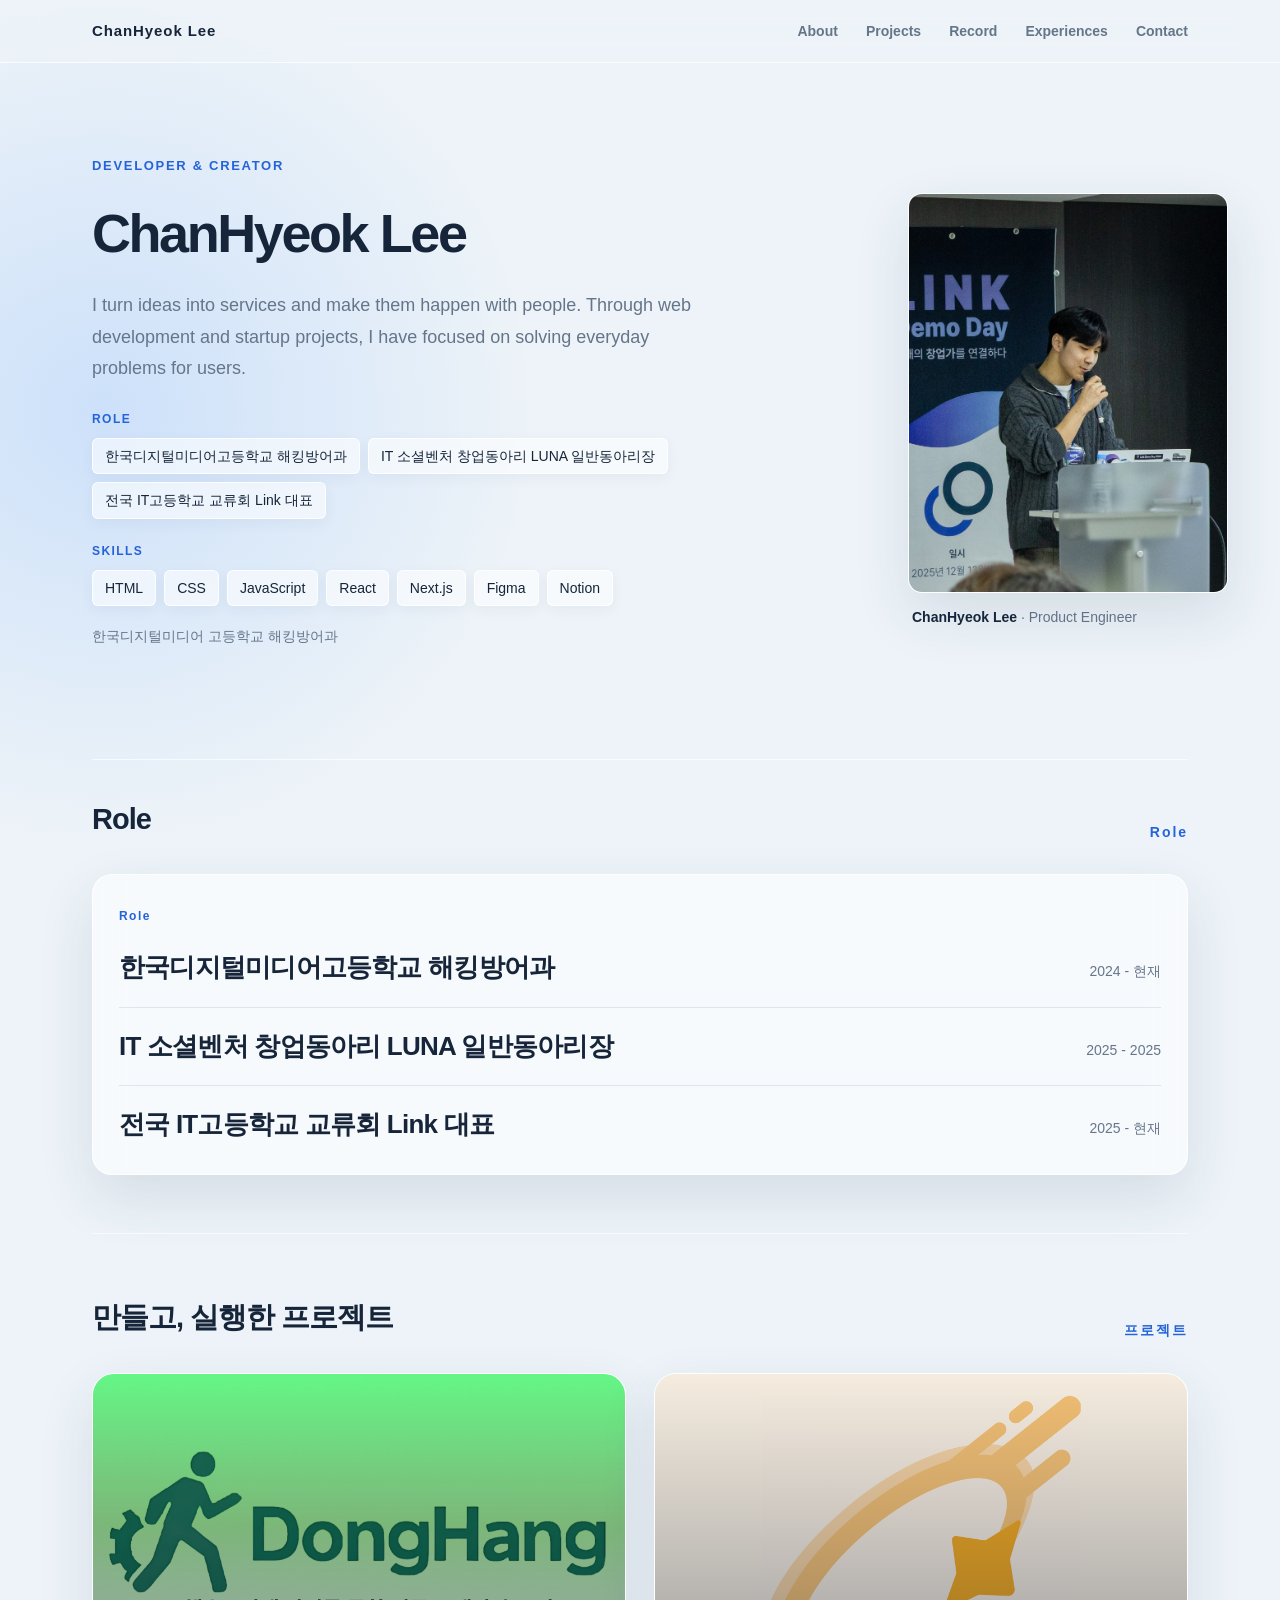
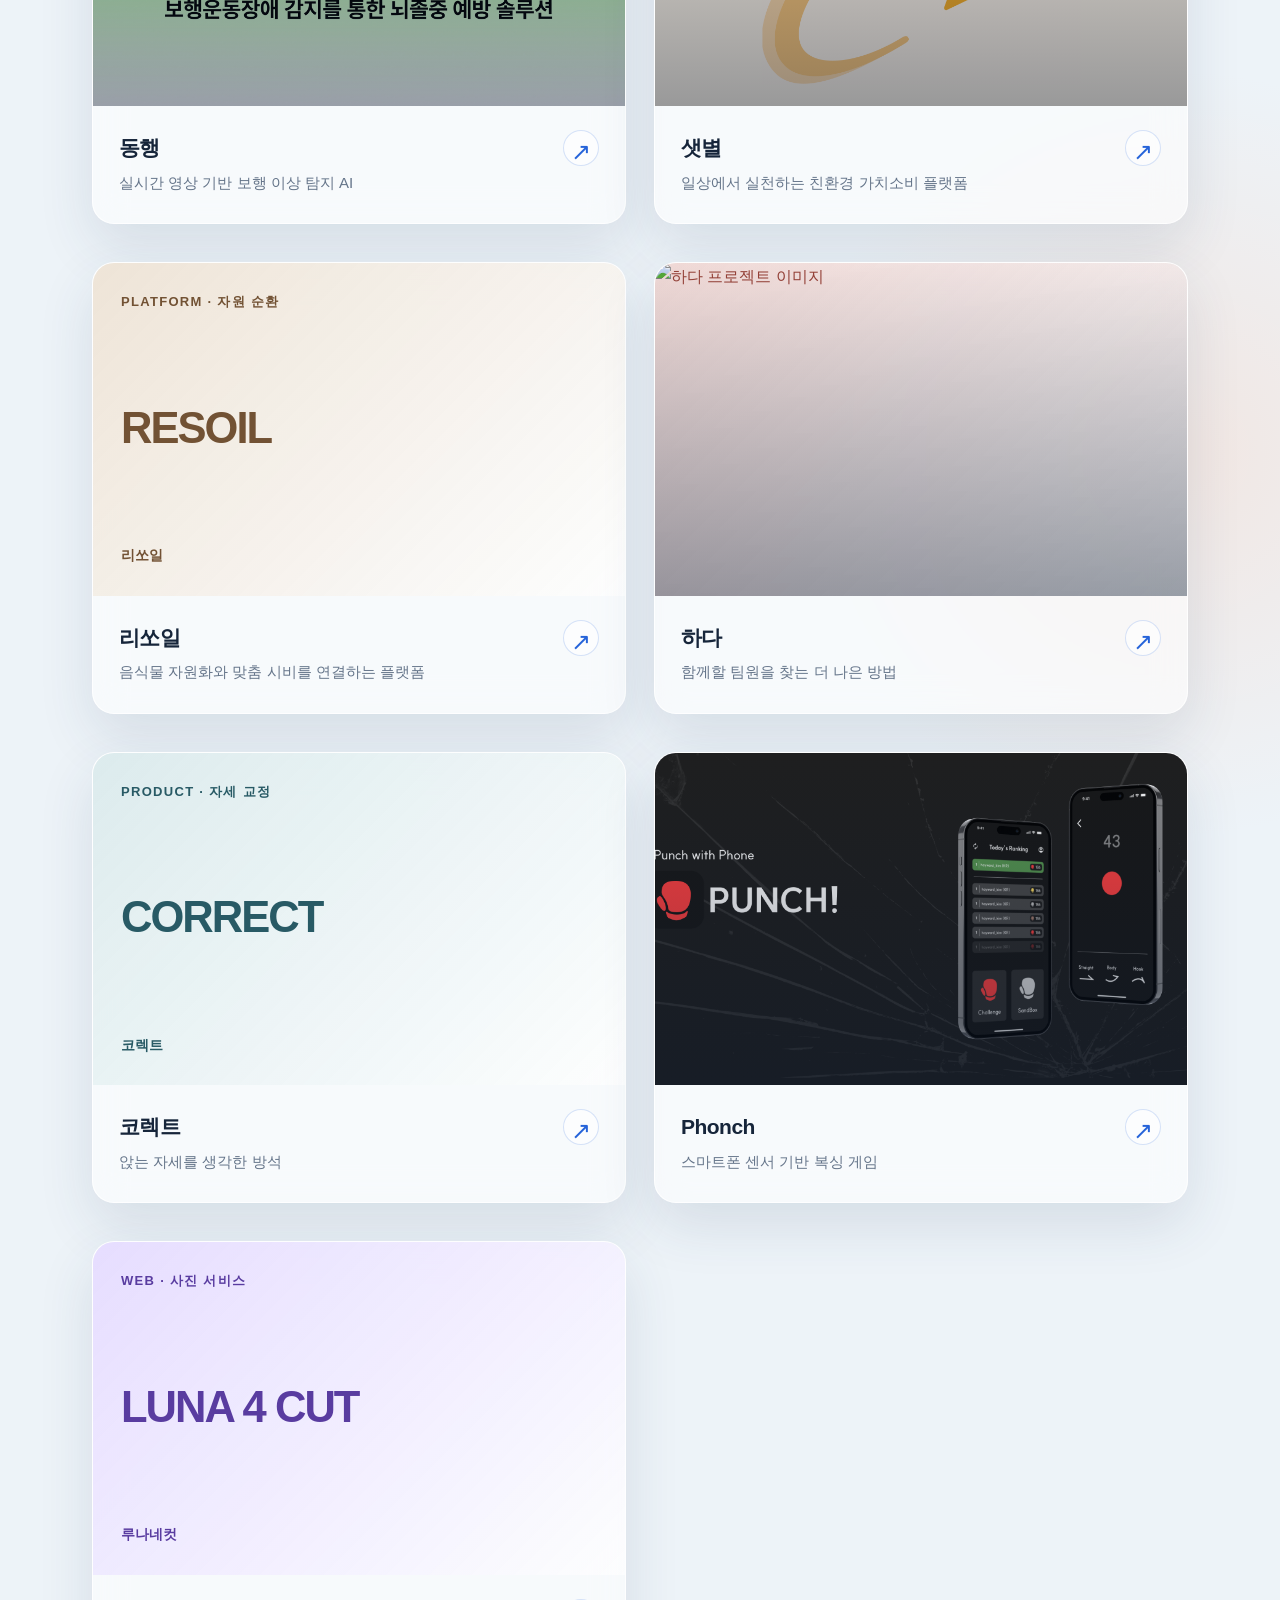
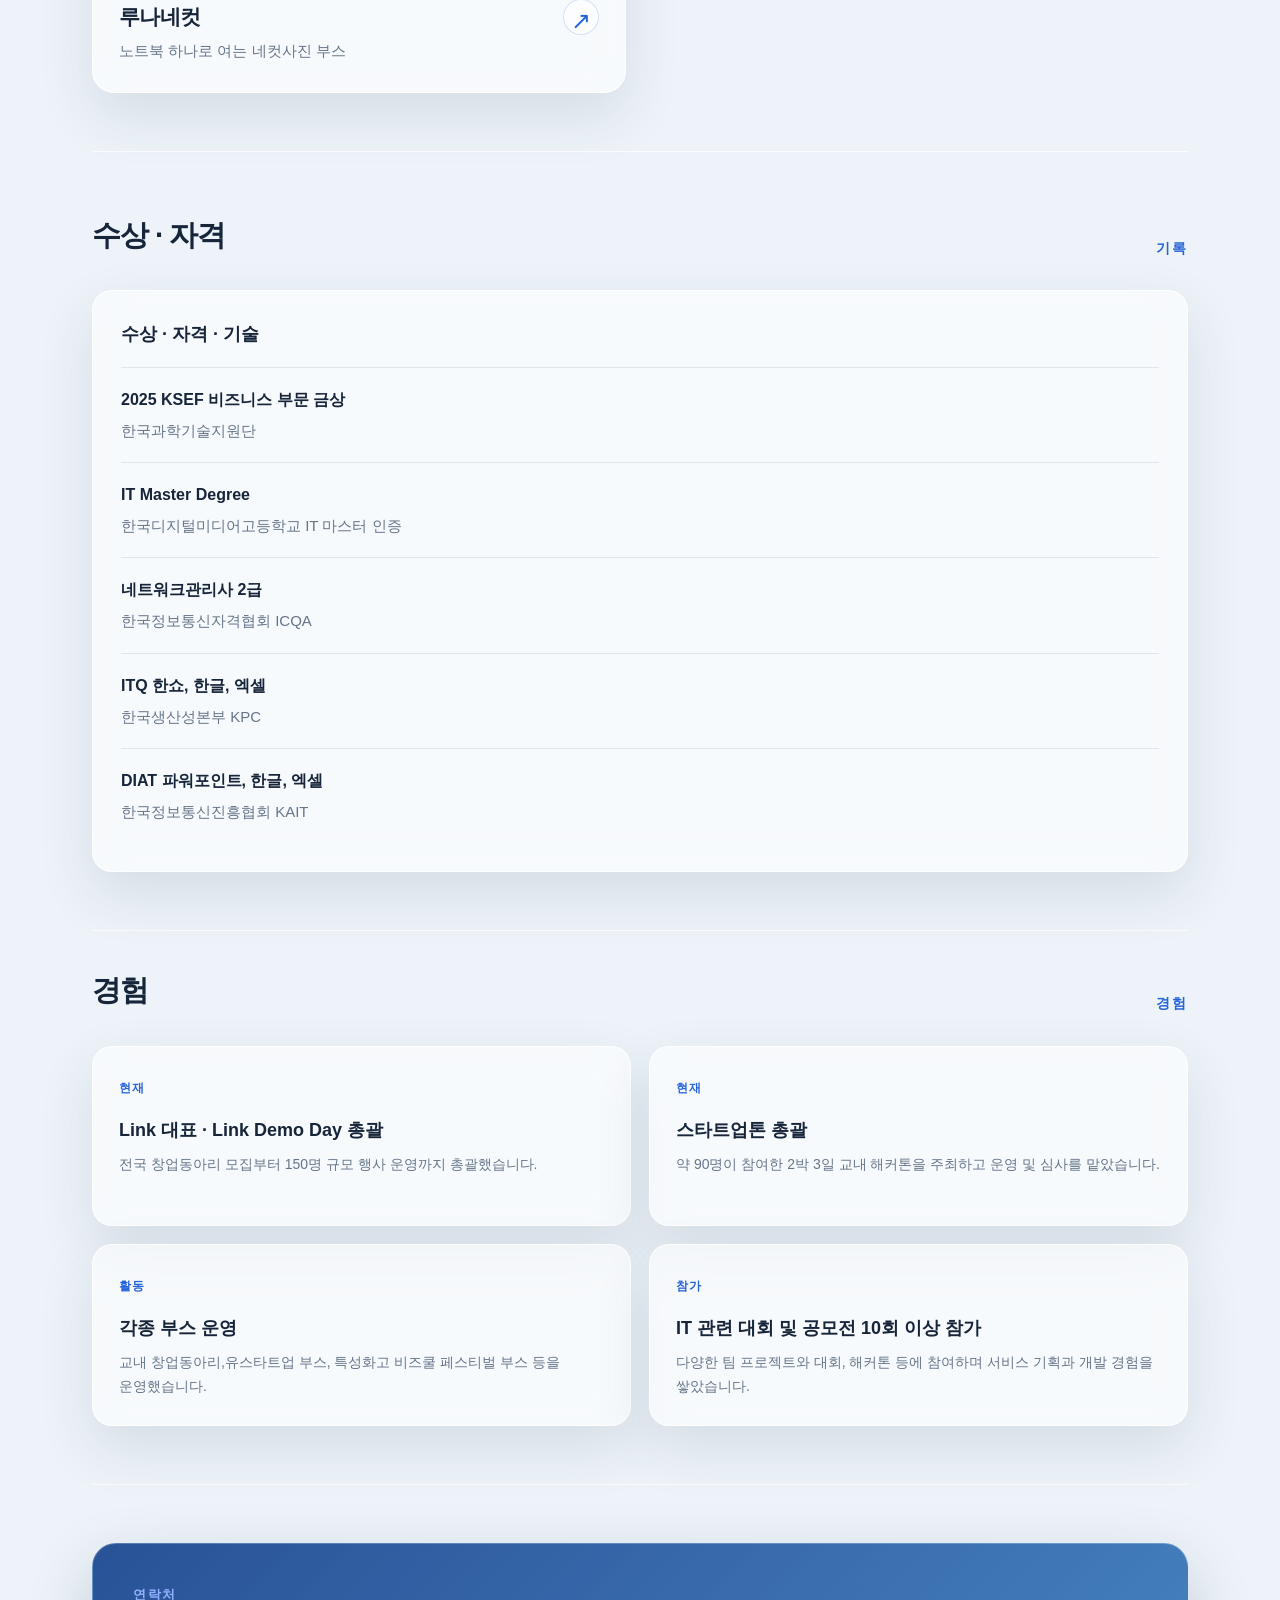
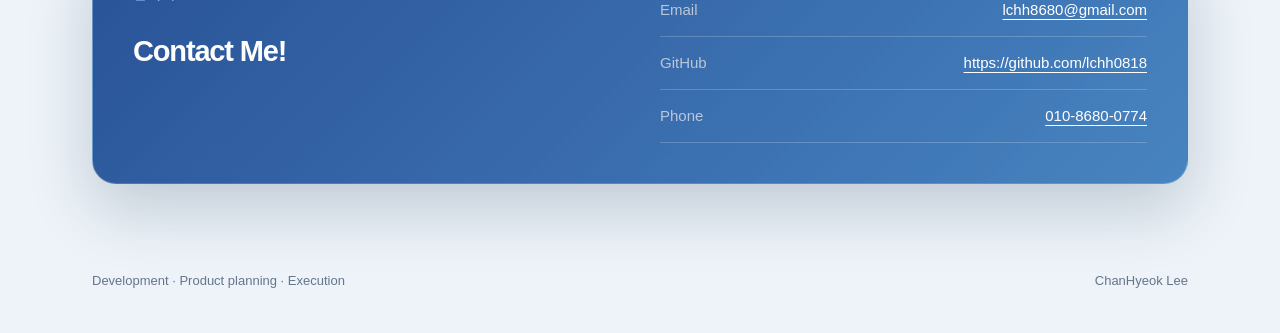
==== index.html @ 0fffdb52 "Initial commit" ====
<!doctype html>
<html lang="en">
<head>
    <meta charset="utf-8">
    <meta name="viewport" content="width=device-width, initial-scale=1">
    <title>Development & Product Portfolio</title>
    <meta name="description" content="A portfolio of web development, product planning, and event operations.">
    <link rel="icon" type="image/svg+xml" href="data:image/svg+xml,%3Csvg xmlns='http://www.w3.org/2000/svg' viewBox='0 0 32 32'%3E%3Crect width='32' height='32' rx='7' fill='%232859e6'/%3E%3Cpath d='M10 24V8h8a5 5 0 0 1 0 10h-4v6zm4-10h4a1 1 0 0 0 0-2h-4z' fill='white'/%3E%3C/svg%3E">
    <link rel="stylesheet" href="styles.css">
    <link rel="stylesheet" href="glass.css">
    <script src="content.js" defer></script>
    <script src="projects/donghaeng/project.js" defer></script>
    <script src="projects/luna-four/project.js" defer></script>
    <script src="projects/saetbyeol/project.js" defer></script>
    <script src="projects/resoil/project.js" defer></script>
    <script src="projects/hada/project.js" defer></script>
    <script src="projects/correct/project.js" defer></script>
    <script src="projects/junction/project.js" defer></script>
    <script src="app.js" defer></script>
</head>
<body data-page="home">
    <header id="header"></header>


    <main>
        <div id="about" class="hero"></div>

        <section id="projects">
            <div class="section-head">
                <h2>만들고, 실행한 프로젝트</h2>
                <small>프로젝트</small>
            </div>
            <div id="project-grid" class="grid"></div>
        </section>

        <section id="record">
            <div class="section-head">
                <h2>수상 · 자격</h2>
                <small>기록</small>
            </div>
            <div class="experience">
                <div>
                    <h3>리더십 · 행사 운영</h3>
                    <div class="row">
                        <strong>Link 대표 · Link Demo Day 총괄</strong>
                        <p>전국 창업동아리 모집부터 150명 규모 행사 운영까지 총괄했습니다.</p>
                    </div>
                    <div class="row">
                        <strong>LUNA 동아리장 · 스타트업톤 총괄</strong>
                        <p>약 90명이 참여한 2박 3일 교내 해커톤을 주최하고 운영 및 심사를 맡았습니다.</p>
                    </div>
                    <div class="row">
                        <strong>부스 운영 총 6회</strong>
                        <p>교내 창업동아리 부스 4회, 안산시 유스타트업 1회, 특성화고 비즈쿨 페스티벌 1회</p>
                    </div>
                </div>
                <div>
                    <h3>수상 · 자격 · 기술</h3>
                    <div class="row">
                        <strong>2025 KSEF 비즈니스 부문 금상</strong>
                        <p>한국과학기술지원단</p>
                    </div>
                    <div class="row">
                        <strong>IT Master Degree</strong>
                        <p>한국디지털미디어고등학교 IT 마스터 인증</p>
                    </div>
                    <div class="row">
                        <strong>네트워크관리사 2급</strong>
                        <p>한국정보통신자격협회 ICQA</p>
                    </div>
                    <div class="row">
                        <strong>ITQ 한쇼, 한글, 엑셀</strong>
                        <p>한국생산성본부 KPC</p>
                    </div>
                    <div class="row">
                        <strong>DIAT 파워포인트, 한글, 엑셀</strong>
                        <p>한국정보통신진흥협회 KAIT </p>
                    </div>
                </div>
            </div>
        </section>

        <section id="contact">
            <div class="contact">
                <div>
                    <p class="eyebrow" style="color:#92b2ff">연락처</p>
                    <h2>Contact Me!</h2>
                </div>
                <div id="contacts"></div>
            </div>
        </section>

        <noscript>Please enable JavaScript to view this portfolio.</noscript>
    </main>

    <footer id="footer"></footer>
</body>
</html>
---- styles.css ----
:root{--ink:#172337;--muted:#637083;--blue:#2859e6;--line:#dde3ec;--paper:#f7f9fc}*{box-sizing:border-box}html{scroll-behavior:smooth;scroll-padding-top:90px}body{margin:0;background:var(--paper);color:var(--ink);font:16px/1.75 -apple-system,BlinkMacSystemFont,'Segoe UI','Noto Sans KR',sans-serif;word-break:keep-all}a{color:inherit;text-decoration:none}button,a{-webkit-tap-highlight-color:transparent}a:focus-visible{outline:3px solid var(--blue);outline-offset:5px}header{background:rgba(247,249,252,.97);border-bottom:1px solid var(--line);position:sticky;top:0;z-index:10}.nav{max-width:1160px;margin:auto;padding:22px 32px;display:flex;justify-content:space-between;align-items:center;gap:20px}.brand{font-weight:800;letter-spacing:.06em}.brand b{color:var(--blue)}nav{display:flex;gap:28px;font-size:14px;font-weight:600}main{max-width:1160px;margin:auto;padding:0 32px}.hero{padding:80px 0 72px;display:grid;grid-template-columns:1fr 280px;gap:70px;align-items:center}.eyebrow{font-size:13px;letter-spacing:.13em;color:var(--blue);font-weight:750;margin:0 0 20px}h1{font-size:clamp(32px,4.7vw,54px);line-height:1.3;letter-spacing:-.045em;margin:0 0 22px}h1 span{color:var(--blue)}.intro{max-width:630px;color:var(--muted);font-size:18px;margin:0 0 24px}.school{font-size:14px;color:var(--muted);margin:18px 0}.tags{display:flex;gap:8px;flex-wrap:wrap}.tag{display:inline-block;font-size:14px;padding:5px 12px;border:1px solid var(--line);border-radius:6px;background:white}.portrait{aspect-ratio:4/5;background:#e8edf5;border:1px solid #d6deea;border-radius:14px;overflow:hidden;display:flex;align-items:center;justify-content:center;position:relative}.portrait img{width:100%;height:100%;object-fit:cover}.photo-label{font-size:15px;color:#647289;text-align:center}.photo-label strong{display:block;font-size:48px;font-weight:300;line-height:1.4;color:#8b9ab0}.portrait-label{margin-top:12px;font-size:14px;color:var(--muted)}section{padding:58px 0;border-top:1px solid var(--line)}.section-head{display:flex;align-items:baseline;justify-content:space-between;gap:20px;margin-bottom:30px}h2{font-size:29px;letter-spacing:-.04em;margin:0}small{font-size:14px;color:var(--muted)}.grid{display:grid;grid-template-columns:repeat(2,minmax(0,1fr));gap:38px 28px}.card{display:block}.cover{aspect-ratio:16/10;border-radius:12px;overflow:hidden;background:var(--cover);color:var(--cover-ink);position:relative;display:flex;flex-direction:column;justify-content:space-between;padding:28px;transition:transform .22s ease}.cover img{width:100%;height:100%;object-fit:cover;position:absolute;inset:0}.cover-meta{font-size:13px;letter-spacing:.1em}.cover-title{font-size:clamp(27px,3.4vw,45px);font-weight:800;letter-spacing:-.035em;line-height:1.1}.cover-foot{font-size:14px}.card:hover .cover{transform:translateY(-4px)}.card-info{padding:18px 2px;display:flex;justify-content:space-between;gap:16px}.card-info h3{font-size:21px;margin:0 0 3px}.card-info p{margin:0;color:var(--muted);font-size:15px}.arrow{font-size:24px;color:var(--blue)}.experience{display:grid;grid-template-columns:1fr 1fr;gap:36px}.experience h3{margin:0 0 16px;font-size:18px}.row{padding:18px 0;border-top:1px solid var(--line)}.row strong{display:block}.row p{font-size:15px;color:var(--muted);margin:4px 0 0}.skills{margin-top:25px}.contact{background:var(--ink);color:white;border-radius:14px;padding:40px;display:grid;grid-template-columns:1fr 1fr;gap:40px}.contact p{color:#b9c7da}.contact-row{display:flex;justify-content:space-between;gap:16px;padding:13px 0;border-bottom:1px solid #3a475b;font-size:15px;overflow-wrap:anywhere;word-break:break-word}.contact-row span{color:#b9c7da}.contact-row a{text-decoration:underline;text-underline-offset:4px}.empty{color:#b9c7da}footer{max-width:1160px;margin:auto;padding:28px 32px 40px;font-size:13px;color:var(--muted);display:flex;justify-content:space-between;gap:16px}.back{display:inline-block;color:var(--muted);margin:35px 0}.detail-head{max-width:800px;padding:20px 0 40px}.detail-head h1{margin-bottom:15px}.detail-cover{max-height:580px;aspect-ratio:16/8}.detail-cover .cover-title{font-size:clamp(35px,6vw,76px)}.detail-body{display:grid;grid-template-columns:240px 1fr;gap:70px;padding:50px 0}.detail-body aside{color:var(--muted);font-size:15px}.detail-body aside strong{color:var(--ink);display:block;margin-bottom:8px}.detail-body article h2{font-size:23px;margin:0 0 14px}.detail-body article p{margin:0 0 35px;color:var(--muted);font-size:17px}.detail-links{display:flex;gap:18px;flex-wrap:wrap;margin-top:20px;color:var(--blue)}.gallery img{max-width:100%;height:auto;border-radius:12px;margin-bottom:20px}.end-nav{display:flex;justify-content:space-between;gap:25px;border-top:1px solid var(--line);padding:24px 0 60px}.end-nav a{color:var(--blue)}@media(prefers-reduced-motion:reduce){html{scroll-behavior:auto}.cover{transition:none}}@media(max-width:760px){.nav{padding:18px 20px}nav{gap:16px}main{padding:0 20px}.hero{padding:42px 0;grid-template-columns:1fr;gap:28px}.hero figure{margin:0;max-width:200px;grid-row:2}.intro{font-size:16px}.grid,.experience,.contact,.detail-body{grid-template-columns:1fr}.grid{gap:22px}.section-head{margin-bottom:24px}section{padding:38px 0}.contact{padding:26px;gap:16px}.detail-body{gap:24px;padding:30px 0}.detail-cover{aspect-ratio:16/10}.cover{padding:24px}.cover-title{font-size:34px}h2{font-size:25px}footer{padding:24px 20px}.brand{font-size:14px}nav{font-size:14px}.section-head small{white-space:nowrap}}@media(max-width:370px){.nav{align-items:flex-start;flex-direction:column;gap:8px}.contact-row{flex-direction:column;gap:2px}}
---- glass.css ----
:root{
  --paper:#edf3f8;
  --ink:#16253a;
  --muted:#65758a;
  --line:rgba(255,255,255,.72);
  --blue:#2563d9;
  --glass:rgba(255,255,255,.58);
  --glass-strong:rgba(255,255,255,.78);
  --shadow:0 22px 55px rgba(42,65,97,.12);
}

body{
  background:
    radial-gradient(circle at 8% 8%, rgba(130,183,255,.3), transparent 27rem),
    radial-gradient(circle at 92% 40%, rgba(255,190,157,.24), transparent 24rem),
    var(--paper);
  color:var(--ink);
}

header{
  background:rgba(237,243,248,.68);
  border-bottom:1px solid rgba(255,255,255,.74);
  backdrop-filter:blur(18px);
  -webkit-backdrop-filter:blur(18px);
}

.nav{padding-top:18px;padding-bottom:18px}.brand{font-size:15px}nav a{color:var(--muted);transition:color .2s ease}nav a:hover{color:var(--blue)}
.hero{padding-top:92px;padding-bottom:92px}.hero figure{margin:0}.portrait{background:var(--glass);border:1px solid var(--line);box-shadow:var(--shadow);backdrop-filter:blur(16px);-webkit-backdrop-filter:blur(16px)}
.portrait-label{padding-left:4px}.portrait-label strong{color:var(--ink)}
.about-label{margin:22px 0 8px;color:var(--blue);font-size:12px;font-weight:800;letter-spacing:.12em;text-transform:uppercase}
section{border-top-color:rgba(255,255,255,.72)}
.role-section{padding-top:34px}.role-card,.experience-card{padding:26px;border:1px solid rgba(255,255,255,.8);border-radius:20px;background:var(--glass);box-shadow:var(--shadow);backdrop-filter:blur(16px);-webkit-backdrop-filter:blur(16px)}.role-list{display:grid;gap:16px}.role-line{display:flex;align-items:baseline;justify-content:space-between;gap:24px;padding-bottom:16px;border-bottom:1px solid rgba(89,116,149,.16)}.role-line:last-child{padding-bottom:0;border-bottom:0}.role-card h3{margin:0;font-size:26px;letter-spacing:-.03em}.role-date{color:var(--muted);font-size:14px;white-space:nowrap}.role-period{display:inline-block;margin-bottom:18px;color:var(--blue);font-size:12px;font-weight:800;letter-spacing:.12em}.experiences-section{padding-top:34px}.experience-list{display:grid;grid-template-columns:repeat(2,1fr);gap:18px}.experience-card{min-height:180px}.experience-card h3{margin:0 0 10px;font-size:18px;line-height:1.45}.experience-card p{margin:0;color:var(--muted);font-size:14px;line-height:1.7}
.section-head{align-items:end}.section-head h2{letter-spacing:-.035em}.section-head small{color:var(--blue);font-weight:700;letter-spacing:.14em}
.card{overflow:hidden;border:1px solid rgba(255,255,255,.8);border-radius:22px;background:var(--glass);box-shadow:var(--shadow);backdrop-filter:blur(16px);-webkit-backdrop-filter:blur(16px);transition:transform .25s ease,box-shadow .25s ease,border-color .25s ease}.card:hover{transform:translateY(-7px);box-shadow:0 28px 60px rgba(42,65,97,.18);border-color:rgba(255,255,255,1)}
.cover{border:0;border-radius:0;background:linear-gradient(135deg,var(--cover),rgba(255,255,255,.62));min-height:240px;padding:28px}.cover img{display:block;width:100%;height:100%;min-height:240px;object-fit:cover;position:absolute;inset:0;transition:transform .45s ease}.card:hover .cover img{transform:scale(1.045)}.cover:has(img){padding:0}.cover:has(img)::after{content:"";position:absolute;inset:0;background:linear-gradient(180deg,rgba(12,26,48,.04),rgba(12,26,48,.42));pointer-events:none}.cover:has(img) .cover-foot{z-index:1;color:#fff;text-shadow:0 1px 12px rgba(0,0,0,.35)}
.cover-meta{color:var(--cover-ink);font-weight:750}.cover-title{letter-spacing:-.045em}.cover-foot{font-weight:700}.card-info{padding:24px 26px 27px}.card-info h3{letter-spacing:-.025em}.card-info p{color:var(--muted)}.arrow{width:36px;height:36px;border:1px solid rgba(37,99,217,.18);border-radius:50%;display:grid;place-items:center;color:var(--blue);background:rgba(255,255,255,.55);flex:none}
.tag{border-color:rgba(255,255,255,.82);background:rgba(255,255,255,.56);box-shadow:0 4px 14px rgba(42,65,97,.05)}
.experience{gap:28px}.experience>div,.contact,.detail-body aside,.detail-body article{border:1px solid rgba(255,255,255,.75);border-radius:20px;background:var(--glass);box-shadow:var(--shadow);backdrop-filter:blur(16px);-webkit-backdrop-filter:blur(16px)}.experience>div{padding:28px}.row{border-top-color:rgba(89,116,149,.16)}
.experience{grid-template-columns:1fr}.experience>div:first-child{display:none}
.contact{border:1px solid rgba(255,255,255,.2);box-shadow:0 25px 65px rgba(14,39,76,.2);background:linear-gradient(135deg,rgba(30,73,145,.95),rgba(44,113,183,.86));border-radius:24px}.contact-row{border-bottom-color:rgba(255,255,255,.2)}
.back{margin-top:35px;color:var(--blue);font-weight:700}.detail-head{padding-top:42px}.detail-cover{border:1px solid rgba(255,255,255,.8);border-radius:24px;overflow:hidden;box-shadow:var(--shadow)}.detail-body{gap:28px}.detail-body aside,.detail-body article{padding:28px}.detail-body article{background:rgba(255,255,255,.62)}.gallery img{border:1px solid rgba(255,255,255,.75);box-shadow:0 14px 30px rgba(42,65,97,.1)}
.detail-extra h2{margin:0 0 14px}.detail-extra p{margin-bottom:35px}
.detail-tabs{display:flex;gap:8px;margin:28px 0 0;border-bottom:1px solid rgba(89,116,149,.16)}.detail-tab{padding:12px 18px;border:0;border-bottom:2px solid transparent;background:transparent;color:var(--muted);font:inherit;font-weight:700;cursor:pointer}.detail-tab.is-active{border-bottom-color:var(--blue);color:var(--blue)}.detail-panel{display:none}.detail-panel.is-active{display:block}
.experience-media{display:grid;grid-template-columns:repeat(3,1fr);gap:10px;margin-top:22px}.experience-media img{width:100%;height:150px;object-fit:cover;border-radius:12px;border:1px solid rgba(255,255,255,.8);box-shadow:0 10px 24px rgba(42,65,97,.1)}.experience-media .experience-image{grid-column:1/-1;height:230px}
footer{color:var(--muted)}
@media(max-width:760px){.hero{padding-top:55px;padding-bottom:55px}.experience-list{grid-template-columns:1fr}.experience-media{grid-template-columns:repeat(2,1fr)}.experience-media .experience-image{height:200px}.role-line{align-items:flex-start;flex-direction:column;gap:4px}.role-date{font-size:13px}.cover{min-height:210px}.cover img{min-height:210px}.experience>div,.detail-body aside,.detail-body article{padding:22px}.card-info{padding:20px 21px 22px}}

.portrait {
  width: 320px;
  height: 400px;
}

.portrait img {
  width: 100%;
  height: 100%;
  object-fit: cover;
  object-position: center;
}
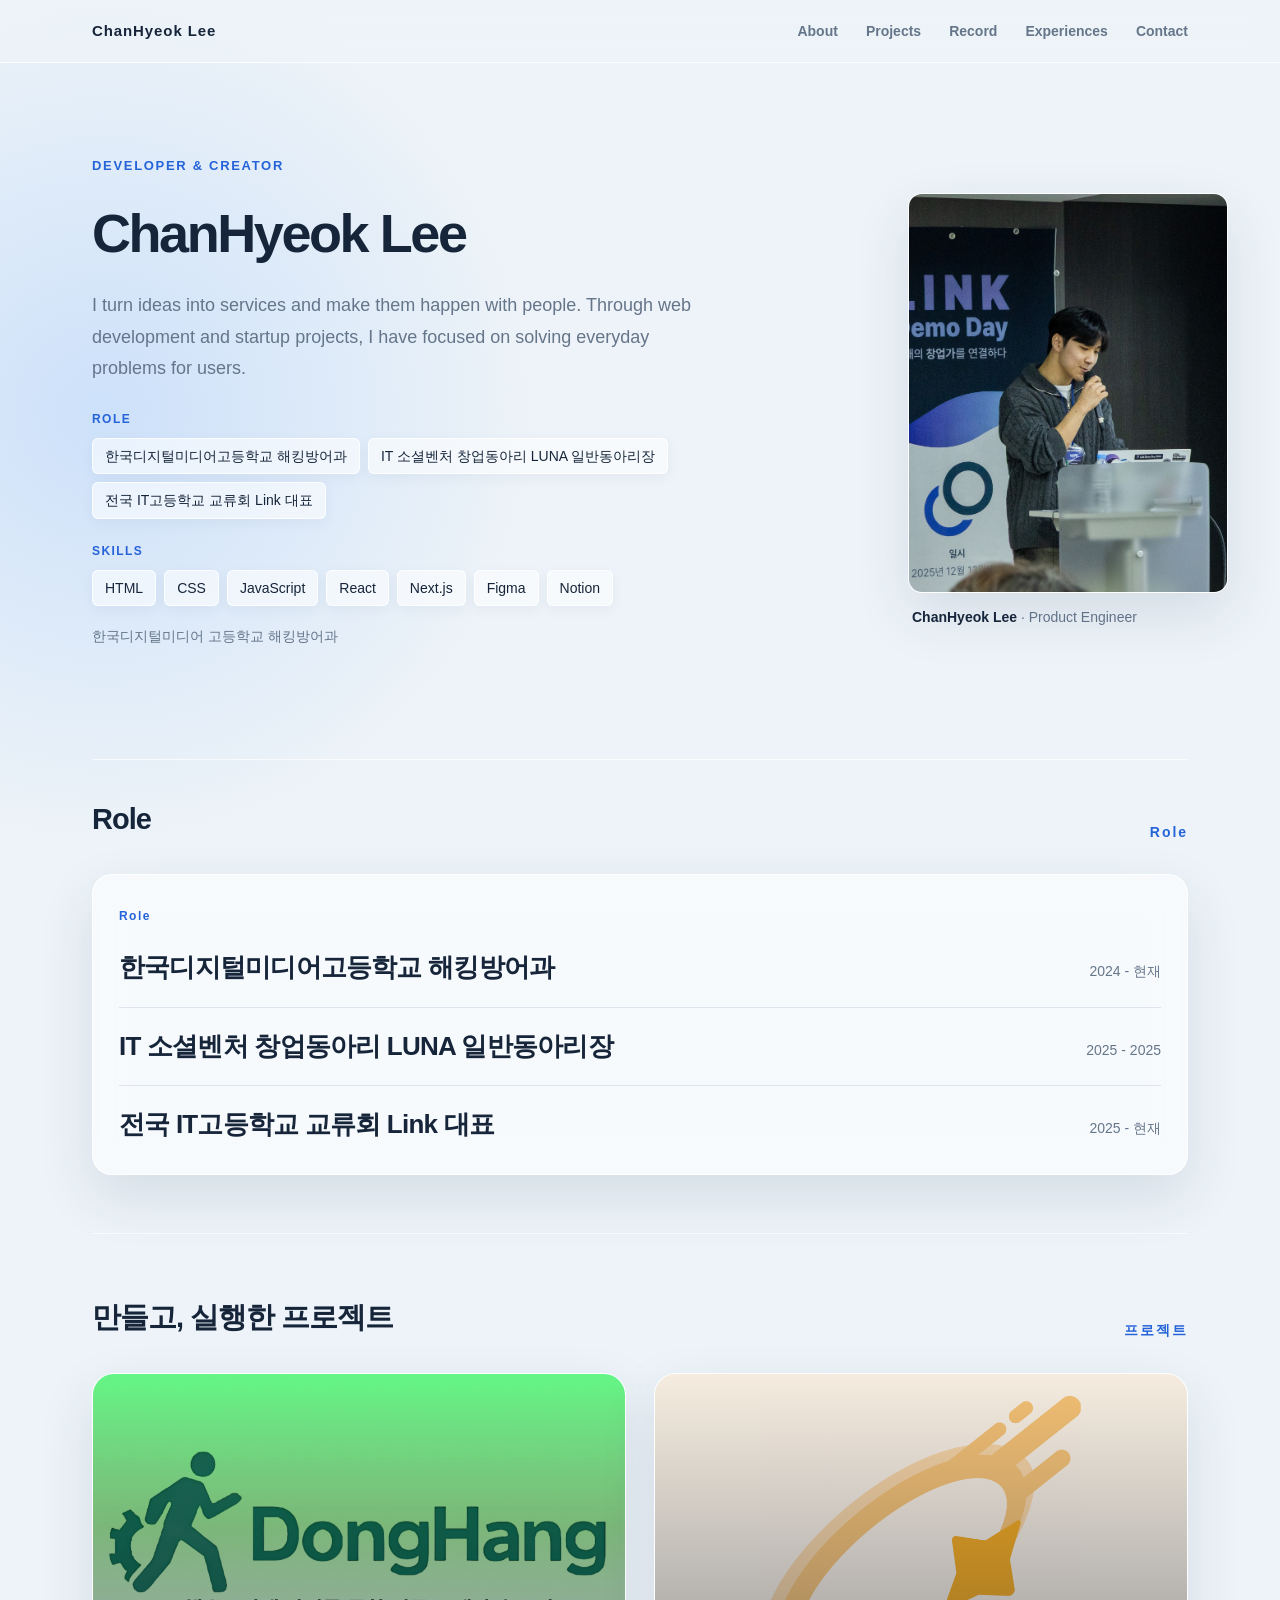
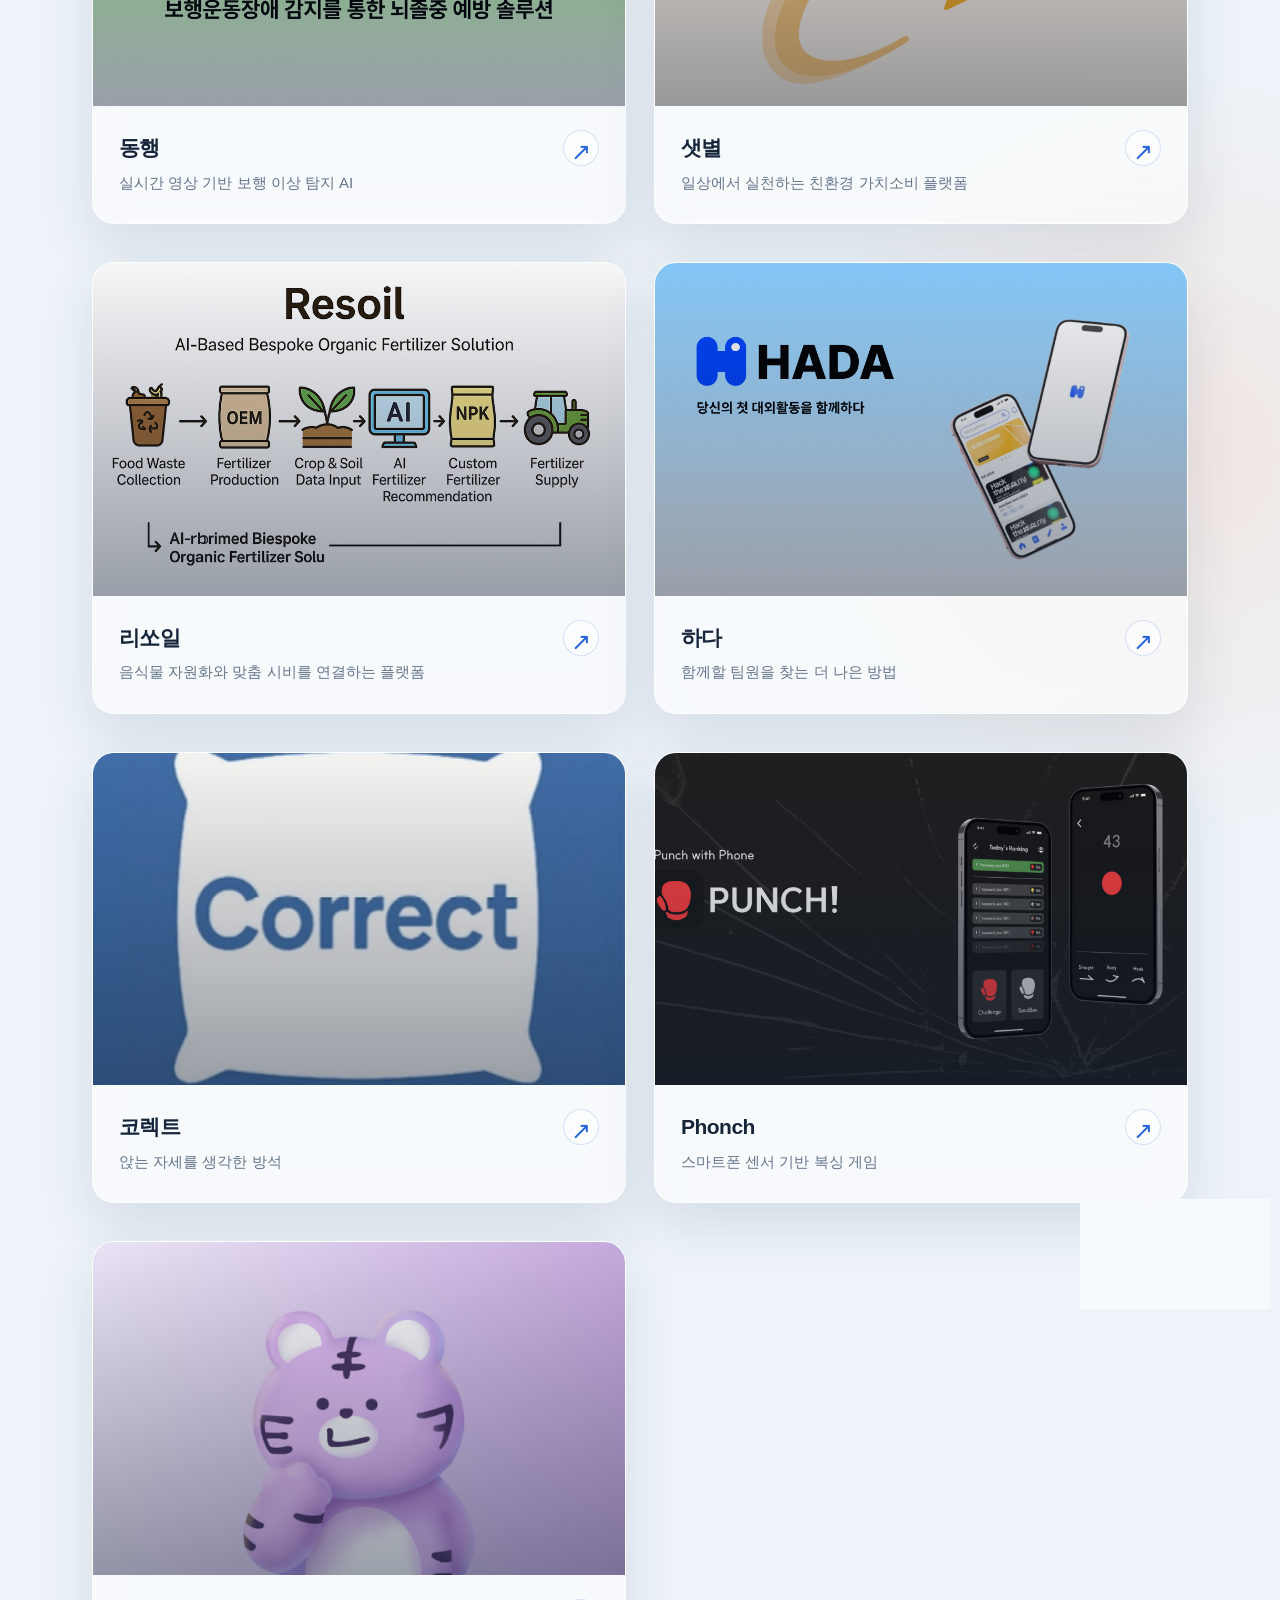
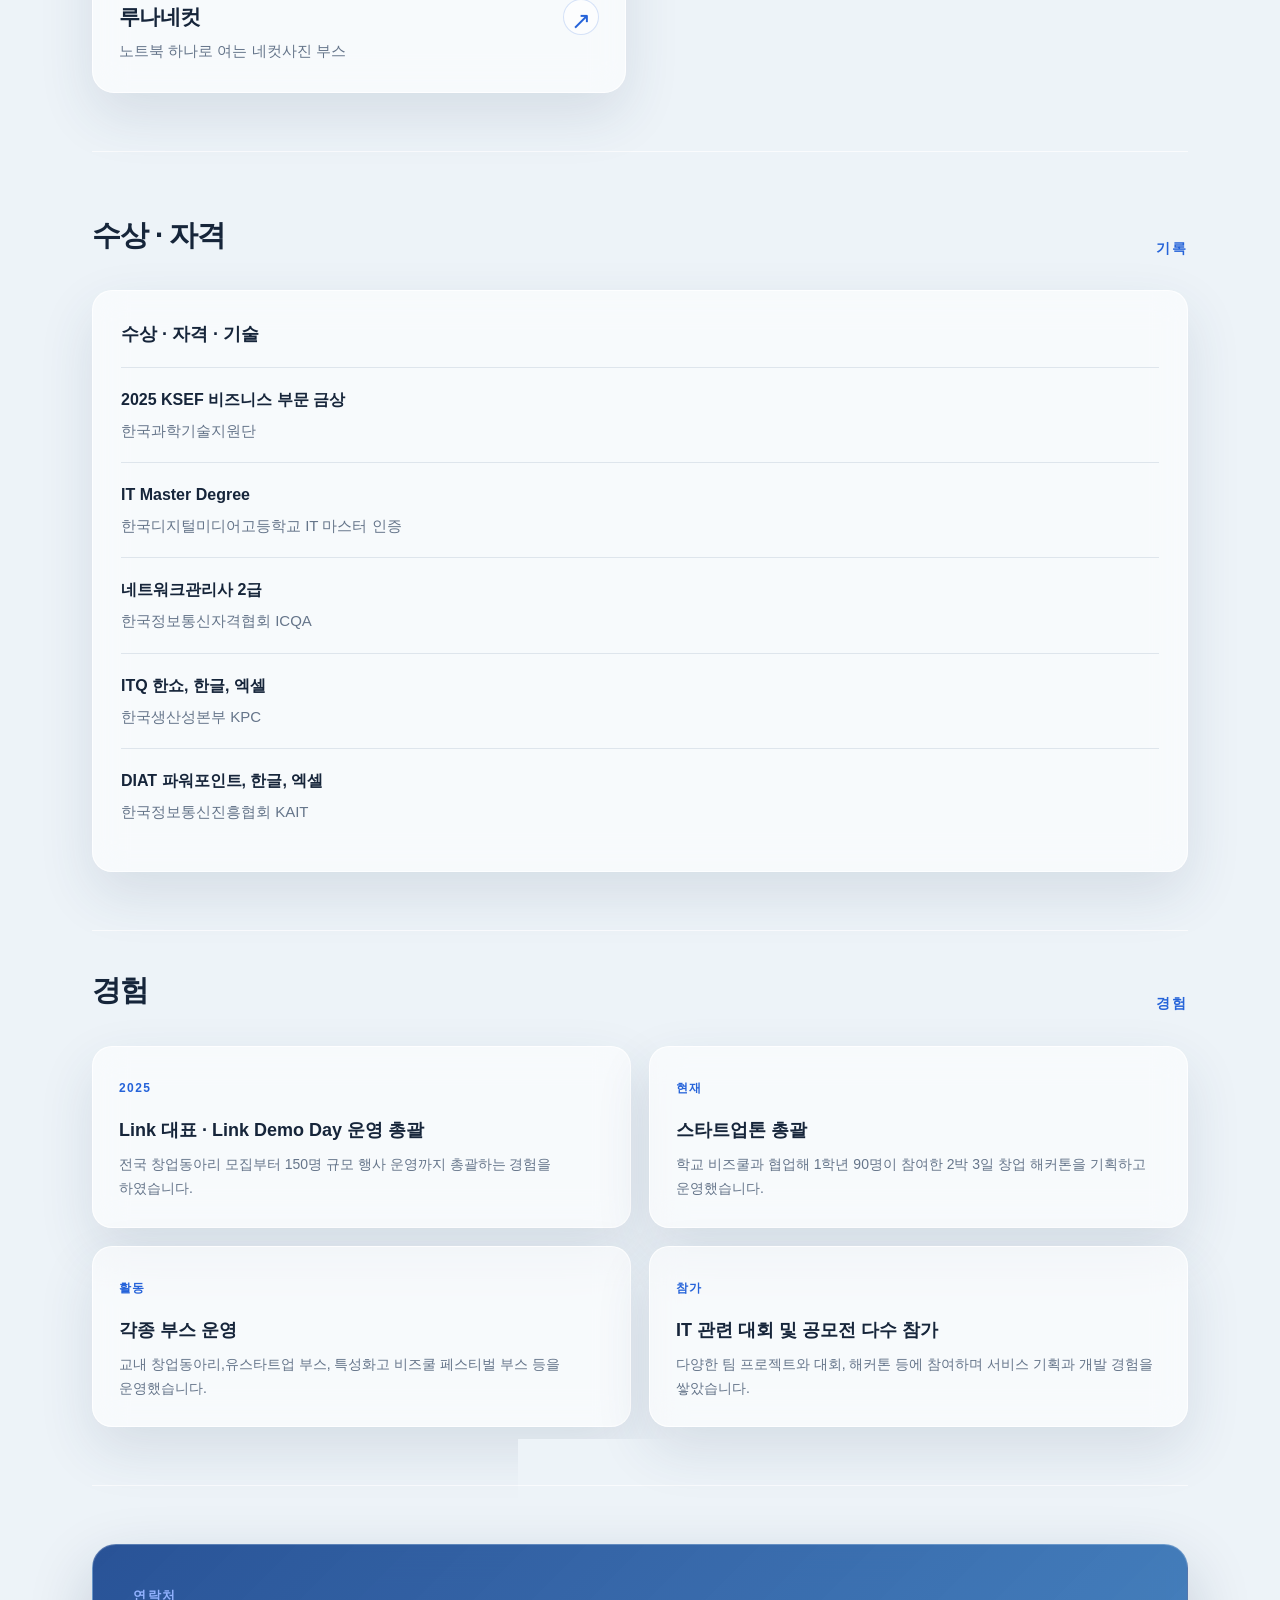
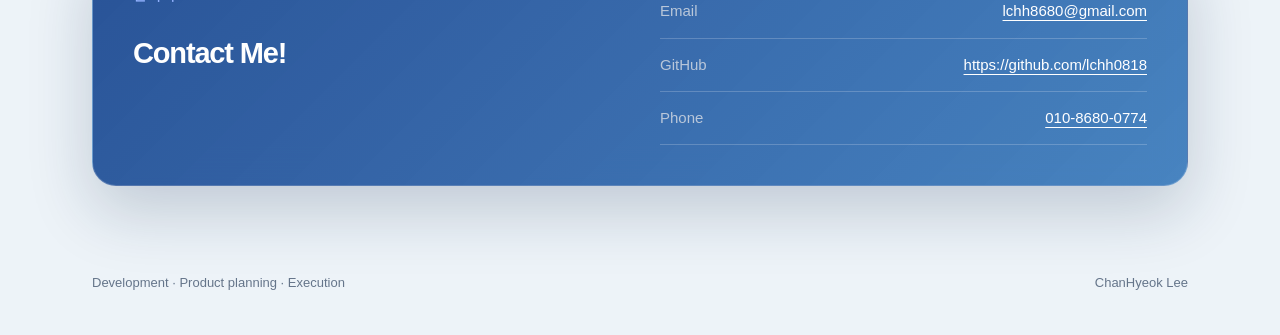
==== commit a6b022bd: "최종 포트폴리오" ====
--- a/index.html
+++ b/index.html
@@ -9,6 +9,10 @@
     <link rel="stylesheet" href="styles.css">
     <link rel="stylesheet" href="glass.css">
     <script src="content.js" defer></script>
+    <script src="experiences/link-demo-day.js" defer></script>
+    <script src="experiences/startup-thon.js" defer></script>
+    <script src="experiences/booth-operation.js" defer></script>
+    <script src="experiences/it-contests.js" defer></script>
     <script src="projects/donghaeng/project.js" defer></script>
     <script src="projects/luna-four/project.js" defer></script>
     <script src="projects/saetbyeol/project.js" defer></script>
--- a/glass.css
+++ b/glass.css
@@ -42,8 +42,9 @@
 .detail-extra h2{margin:0 0 14px}.detail-extra p{margin-bottom:35px}
 .detail-tabs{display:flex;gap:8px;margin:28px 0 0;border-bottom:1px solid rgba(89,116,149,.16)}.detail-tab{padding:12px 18px;border:0;border-bottom:2px solid transparent;background:transparent;color:var(--muted);font:inherit;font-weight:700;cursor:pointer}.detail-tab.is-active{border-bottom-color:var(--blue);color:var(--blue)}.detail-panel{display:none}.detail-panel.is-active{display:block}
 .experience-media{display:grid;grid-template-columns:repeat(3,1fr);gap:10px;margin-top:22px}.experience-media img{width:100%;height:150px;object-fit:cover;border-radius:12px;border:1px solid rgba(255,255,255,.8);box-shadow:0 10px 24px rgba(42,65,97,.1)}.experience-media .experience-image{grid-column:1/-1;height:230px}
+.experience-card{display:block;color:inherit;text-decoration:none;cursor:pointer;transition:transform .22s ease,box-shadow .22s ease}.experience-card:hover{transform:translateY(-5px);box-shadow:0 28px 60px rgba(42,65,97,.18)}.experience-detail-media{display:grid;grid-template-columns:repeat(3,1fr);gap:14px;margin:0 0 12px}.experience-detail-media img{width:100%;height:220px;object-fit:cover;border-radius:16px;border:1px solid rgba(255,255,255,.8);box-shadow:var(--shadow)}.experience-detail-media img:first-child{grid-column:1/-1;height:360px}.experience-detail-body{padding-top:28px}.experience-detail-video{margin:0 0 24px}.experience-detail-video video{display:block;width:100%;max-height:620px;border-radius:20px;border:1px solid rgba(255,255,255,.8);background:#102038;box-shadow:var(--shadow)}
 footer{color:var(--muted)}
-@media(max-width:760px){.hero{padding-top:55px;padding-bottom:55px}.experience-list{grid-template-columns:1fr}.experience-media{grid-template-columns:repeat(2,1fr)}.experience-media .experience-image{height:200px}.role-line{align-items:flex-start;flex-direction:column;gap:4px}.role-date{font-size:13px}.cover{min-height:210px}.cover img{min-height:210px}.experience>div,.detail-body aside,.detail-body article{padding:22px}.card-info{padding:20px 21px 22px}}
+@media(max-width:760px){.hero{padding-top:55px;padding-bottom:55px}.experience-list{grid-template-columns:1fr}.experience-media{grid-template-columns:repeat(2,1fr)}.experience-media .experience-image{height:200px}.experience-detail-media{grid-template-columns:repeat(2,1fr)}.experience-detail-media img{height:150px}.experience-detail-media img:first-child{height:220px}.role-line{align-items:flex-start;flex-direction:column;gap:4px}.role-date{font-size:13px}.cover{min-height:210px}.cover img{min-height:210px}.experience>div,.detail-body aside,.detail-body article{padding:22px}.card-info{padding:20px 21px 22px}}
 
 .portrait {
   width: 320px;
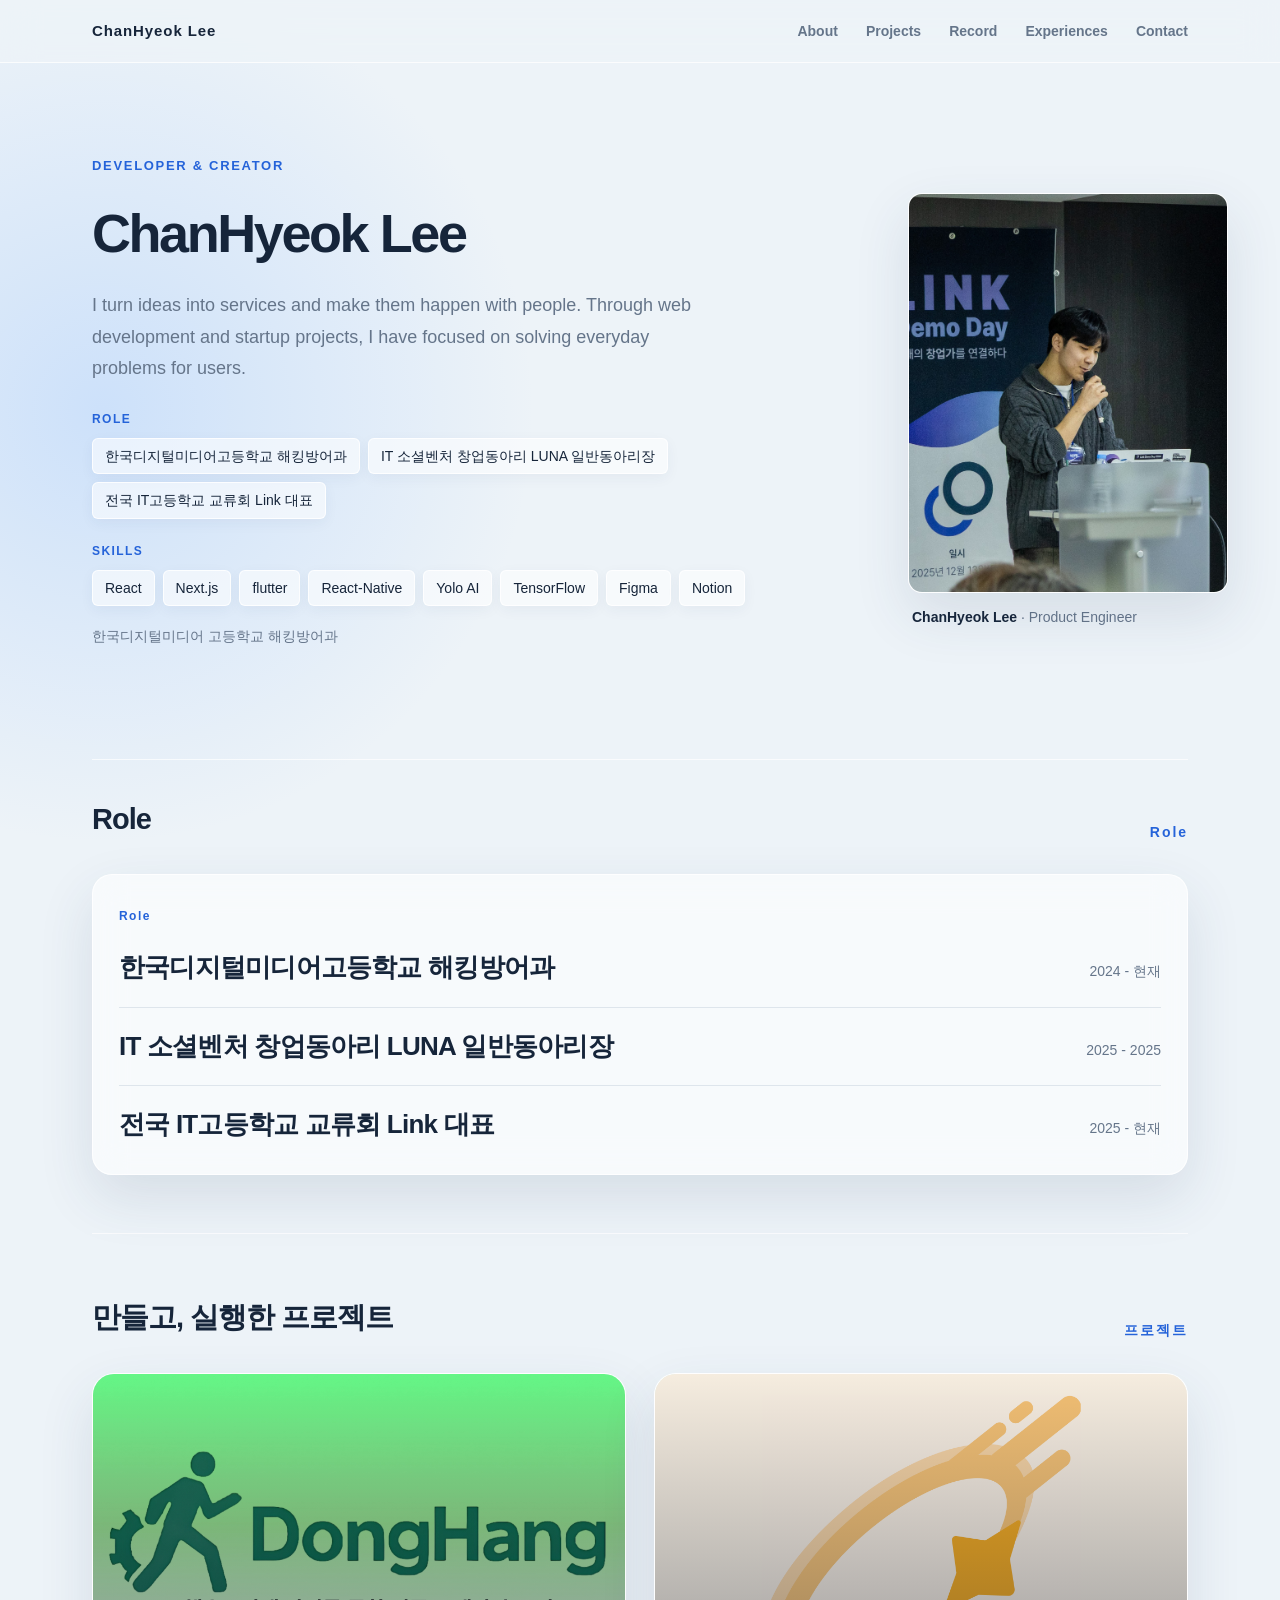
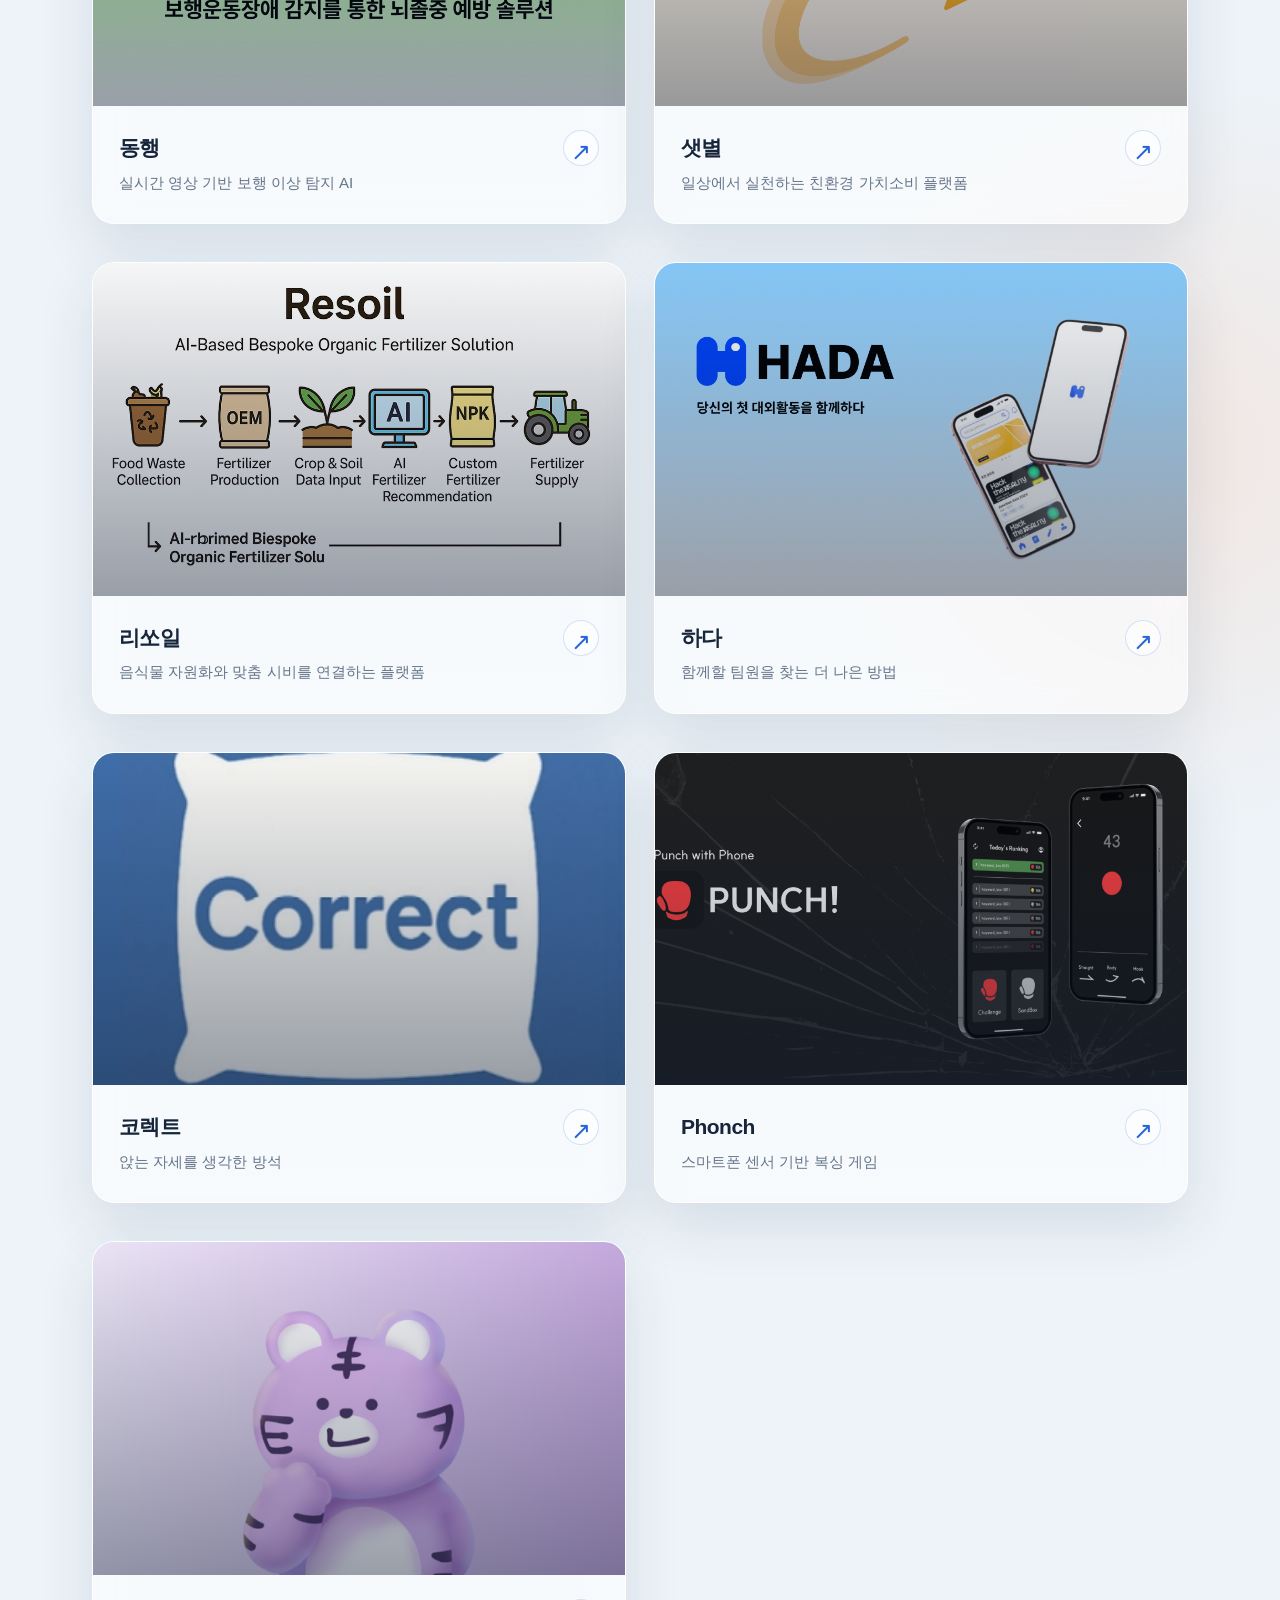
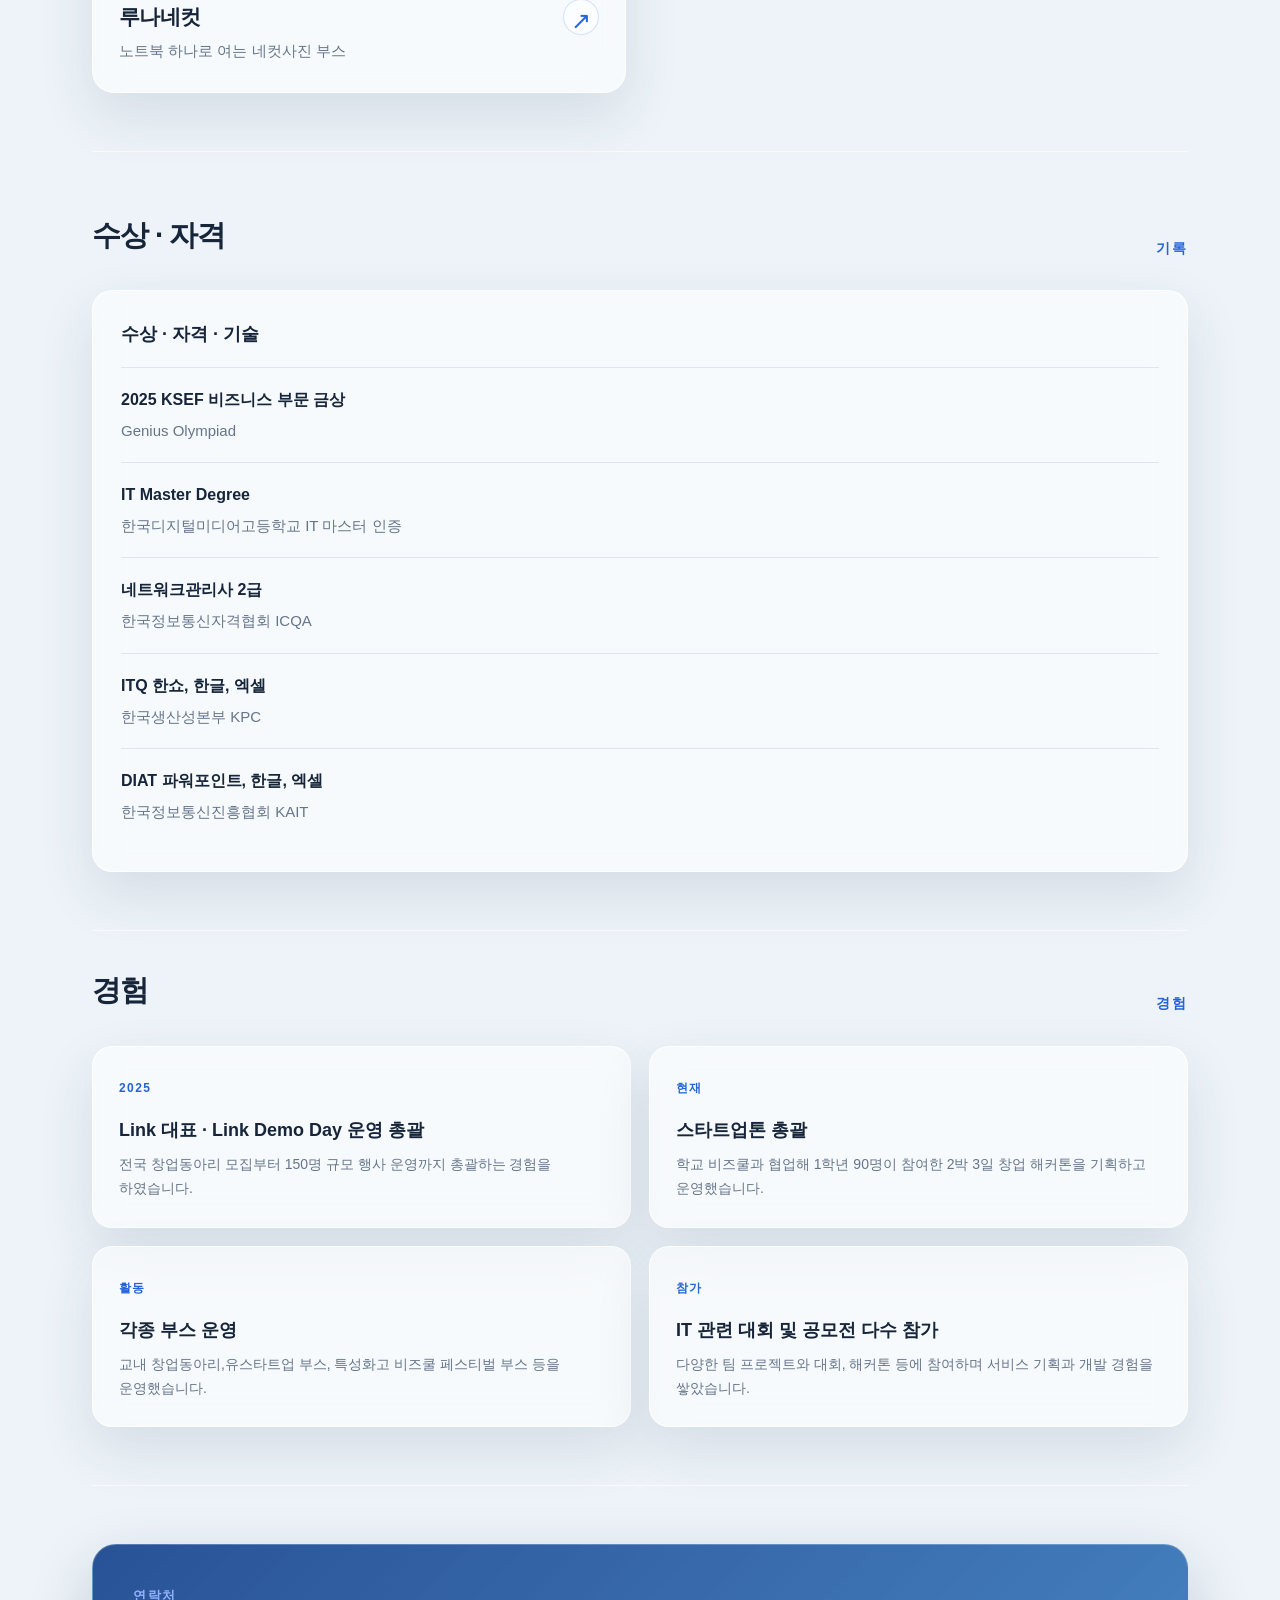
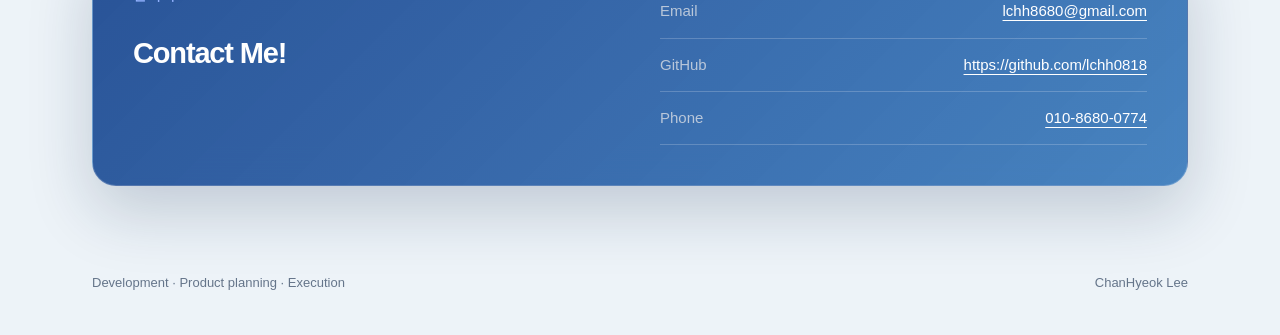
==== commit 4a2e4525: "수정" ====
--- a/index.html
+++ b/index.html
@@ -62,7 +62,7 @@
                     <h3>수상 · 자격 · 기술</h3>
                     <div class="row">
                         <strong>2025 KSEF 비즈니스 부문 금상</strong>
-                        <p>한국과학기술지원단</p>
+                        <p>Genius Olympiad</p>
                     </div>
                     <div class="row">
                         <strong>IT Master Degree</strong>
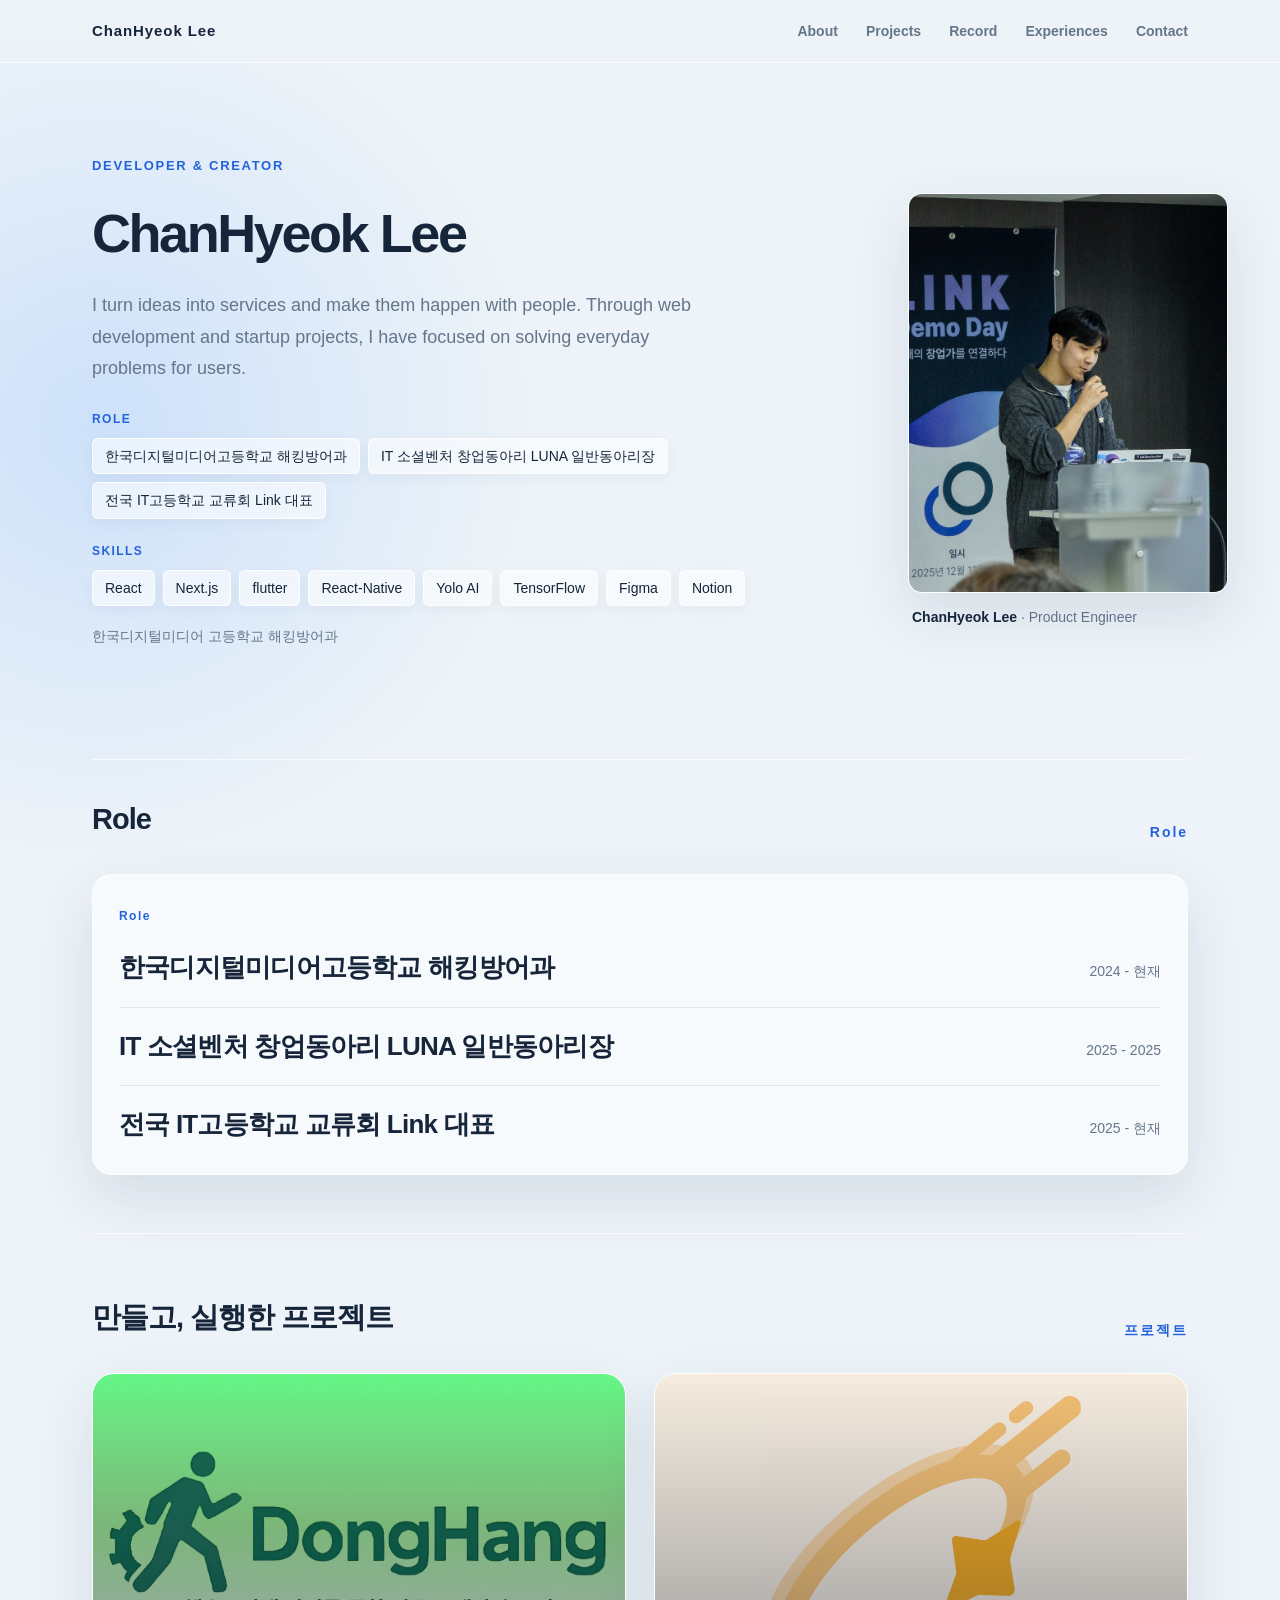
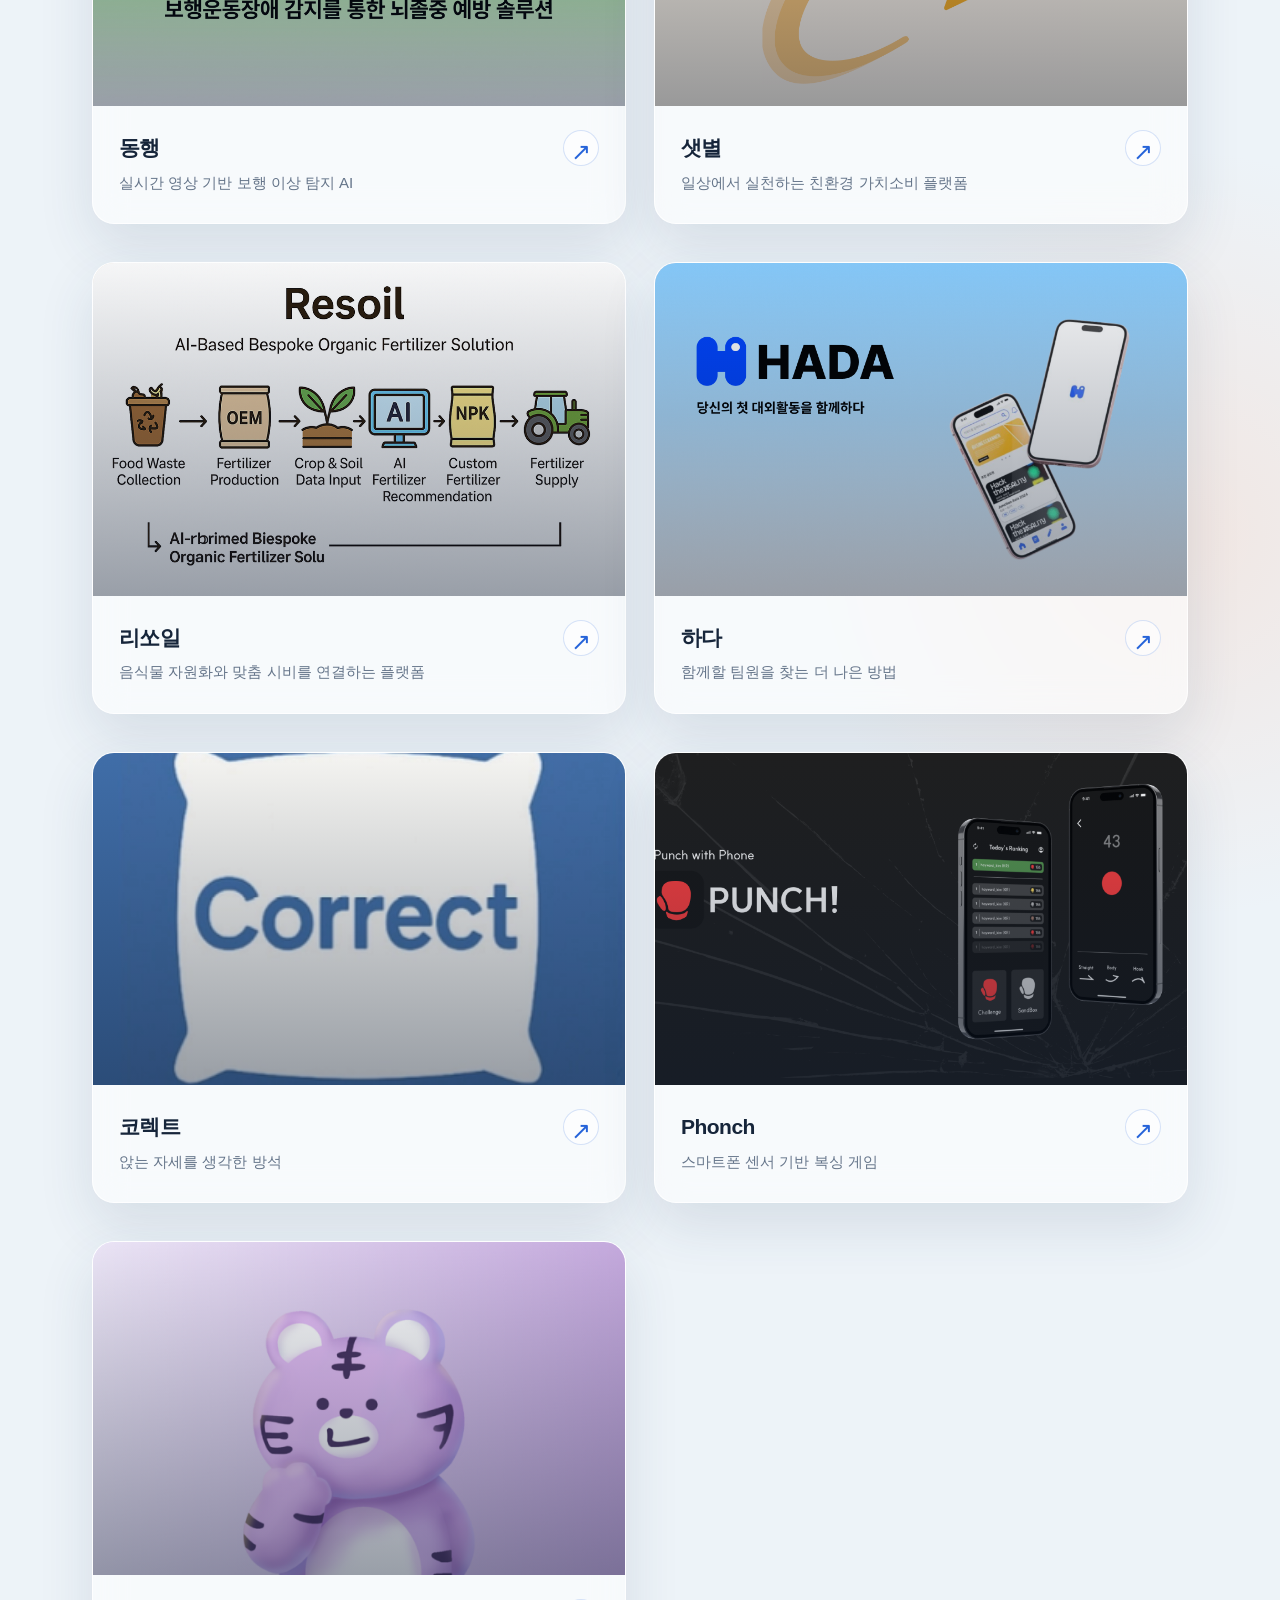
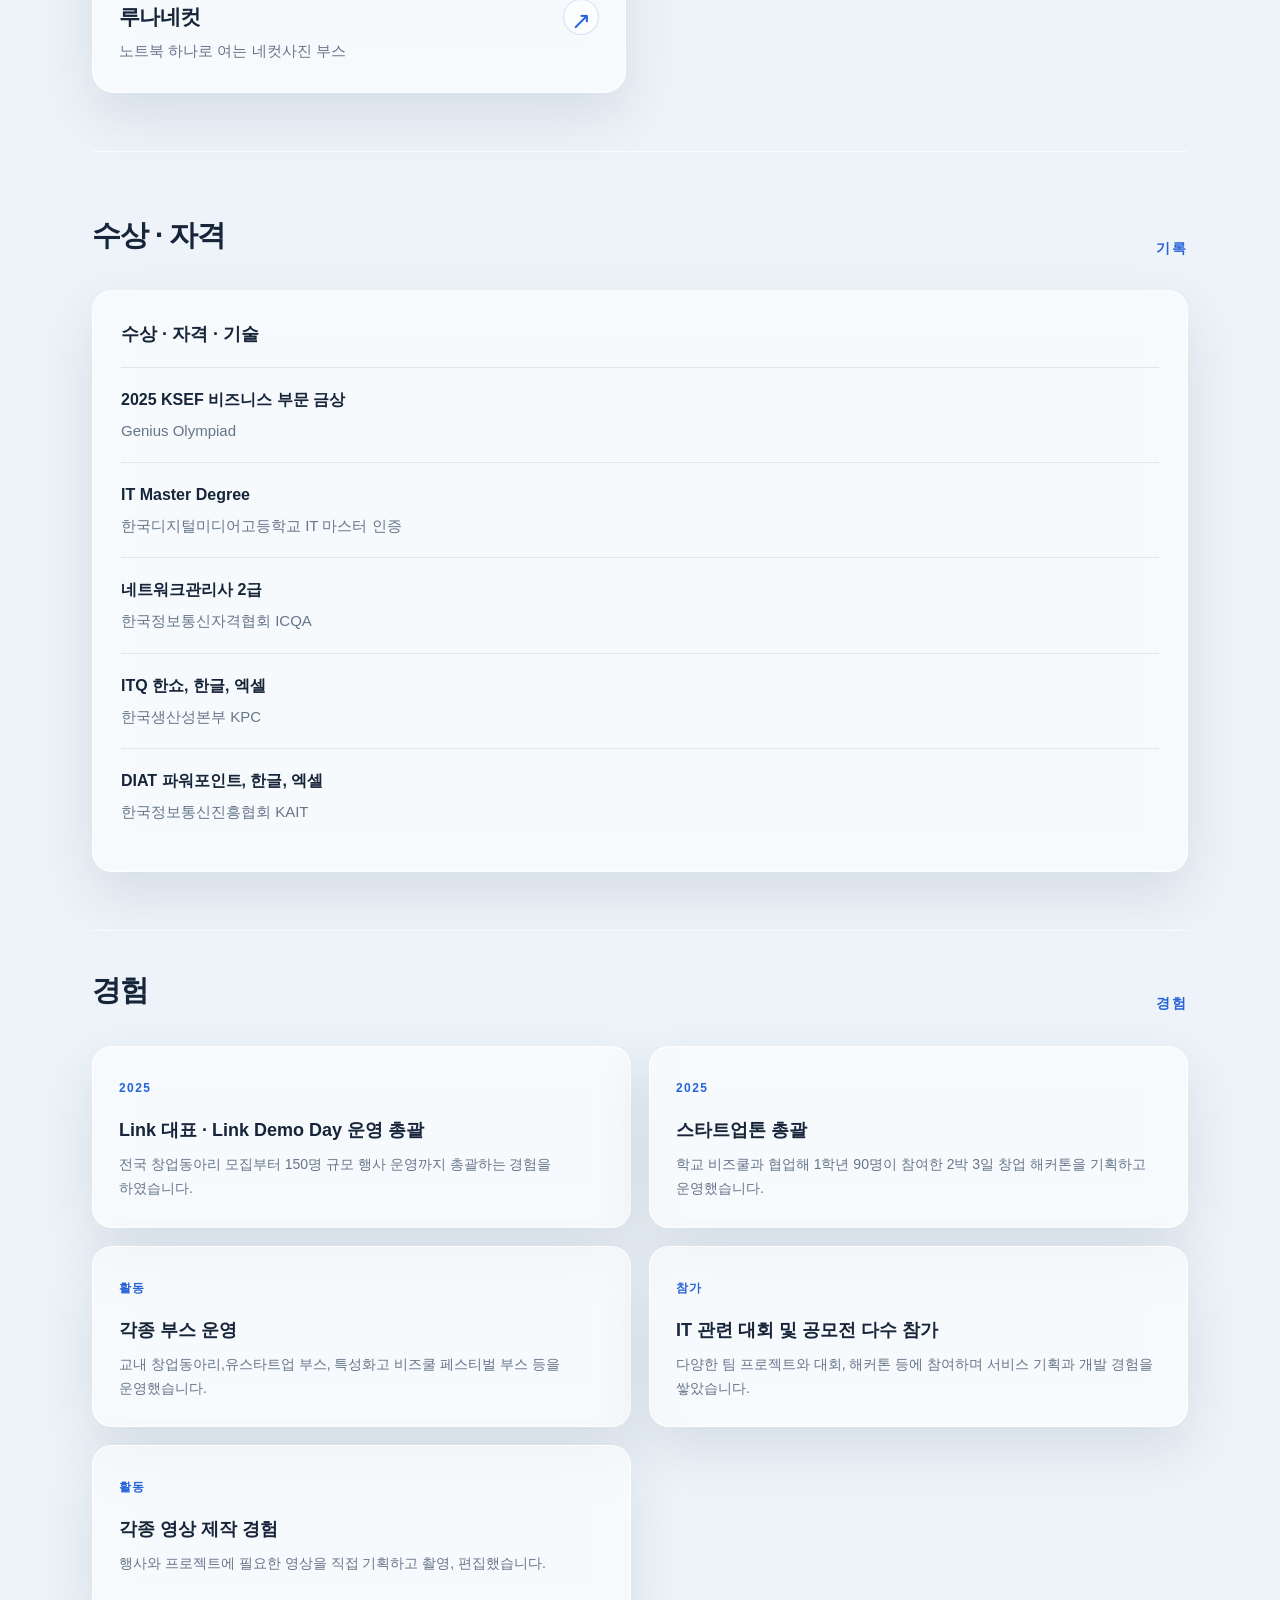
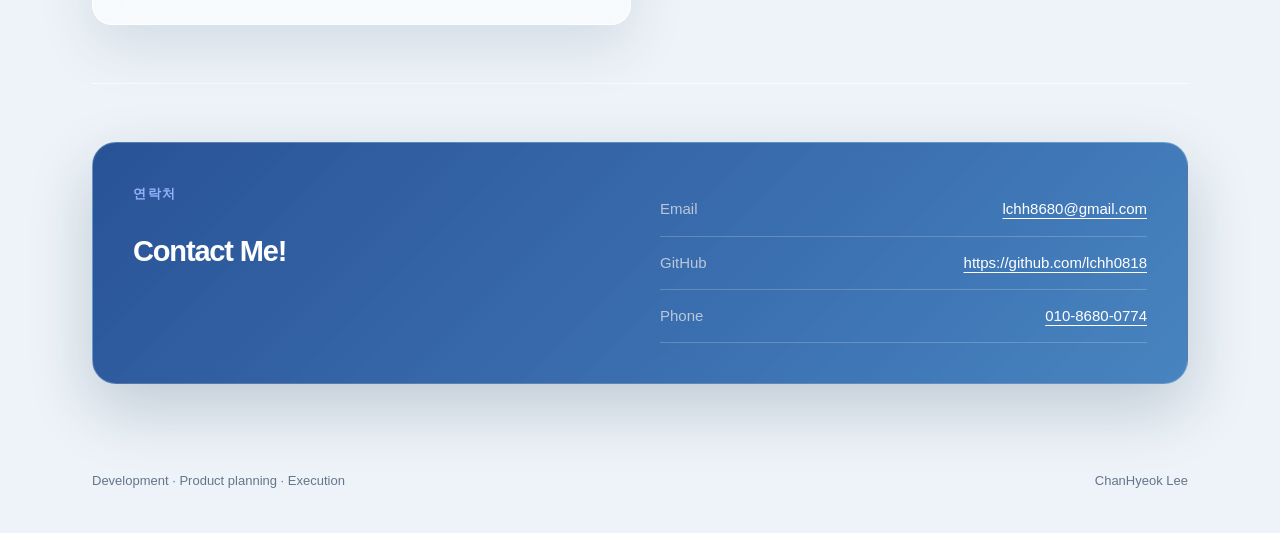
==== commit c5f1ee16: "video" ====
--- a/index.html
+++ b/index.html
@@ -13,6 +13,7 @@
     <script src="experiences/startup-thon.js" defer></script>
     <script src="experiences/booth-operation.js" defer></script>
     <script src="experiences/it-contests.js" defer></script>
+    <script src="experiences/video-production.js" defer></script>
     <script src="projects/donghaeng/project.js" defer></script>
     <script src="projects/luna-four/project.js" defer></script>
     <script src="projects/saetbyeol/project.js" defer></script>
--- a/glass.css
+++ b/glass.css
@@ -42,7 +42,7 @@
 .detail-extra h2{margin:0 0 14px}.detail-extra p{margin-bottom:35px}
 .detail-tabs{display:flex;gap:8px;margin:28px 0 0;border-bottom:1px solid rgba(89,116,149,.16)}.detail-tab{padding:12px 18px;border:0;border-bottom:2px solid transparent;background:transparent;color:var(--muted);font:inherit;font-weight:700;cursor:pointer}.detail-tab.is-active{border-bottom-color:var(--blue);color:var(--blue)}.detail-panel{display:none}.detail-panel.is-active{display:block}
 .experience-media{display:grid;grid-template-columns:repeat(3,1fr);gap:10px;margin-top:22px}.experience-media img{width:100%;height:150px;object-fit:cover;border-radius:12px;border:1px solid rgba(255,255,255,.8);box-shadow:0 10px 24px rgba(42,65,97,.1)}.experience-media .experience-image{grid-column:1/-1;height:230px}
-.experience-card{display:block;color:inherit;text-decoration:none;cursor:pointer;transition:transform .22s ease,box-shadow .22s ease}.experience-card:hover{transform:translateY(-5px);box-shadow:0 28px 60px rgba(42,65,97,.18)}.experience-detail-media{display:grid;grid-template-columns:repeat(3,1fr);gap:14px;margin:0 0 12px}.experience-detail-media img{width:100%;height:220px;object-fit:cover;border-radius:16px;border:1px solid rgba(255,255,255,.8);box-shadow:var(--shadow)}.experience-detail-media img:first-child{grid-column:1/-1;height:360px}.experience-detail-body{padding-top:28px}.experience-detail-video{margin:0 0 24px}.experience-detail-video video{display:block;width:100%;max-height:620px;border-radius:20px;border:1px solid rgba(255,255,255,.8);background:#102038;box-shadow:var(--shadow)}
+.experience-card{display:block;color:inherit;text-decoration:none;cursor:pointer;transition:transform .22s ease,box-shadow .22s ease}.experience-card:hover{transform:translateY(-5px);box-shadow:0 28px 60px rgba(42,65,97,.18)}.experience-detail-media{display:grid;grid-template-columns:repeat(3,1fr);gap:14px;margin:0 0 12px}.experience-detail-media img{width:100%;height:220px;object-fit:cover;border-radius:16px;border:1px solid rgba(255,255,255,.8);box-shadow:var(--shadow)}.experience-detail-media img:first-child{grid-column:1/-1;height:360px}.experience-detail-body{padding-top:28px}.experience-detail-video{margin:0 0 24px}.experience-detail-video video,.experience-detail-video iframe{display:block;width:100%;height:clamp(220px,52vw,620px);max-height:620px;border-radius:20px;border:1px solid rgba(255,255,255,.8);background:#102038;box-shadow:var(--shadow)}
 footer{color:var(--muted)}
 @media(max-width:760px){.hero{padding-top:55px;padding-bottom:55px}.experience-list{grid-template-columns:1fr}.experience-media{grid-template-columns:repeat(2,1fr)}.experience-media .experience-image{height:200px}.experience-detail-media{grid-template-columns:repeat(2,1fr)}.experience-detail-media img{height:150px}.experience-detail-media img:first-child{height:220px}.role-line{align-items:flex-start;flex-direction:column;gap:4px}.role-date{font-size:13px}.cover{min-height:210px}.cover img{min-height:210px}.experience>div,.detail-body aside,.detail-body article{padding:22px}.card-info{padding:20px 21px 22px}}
 
